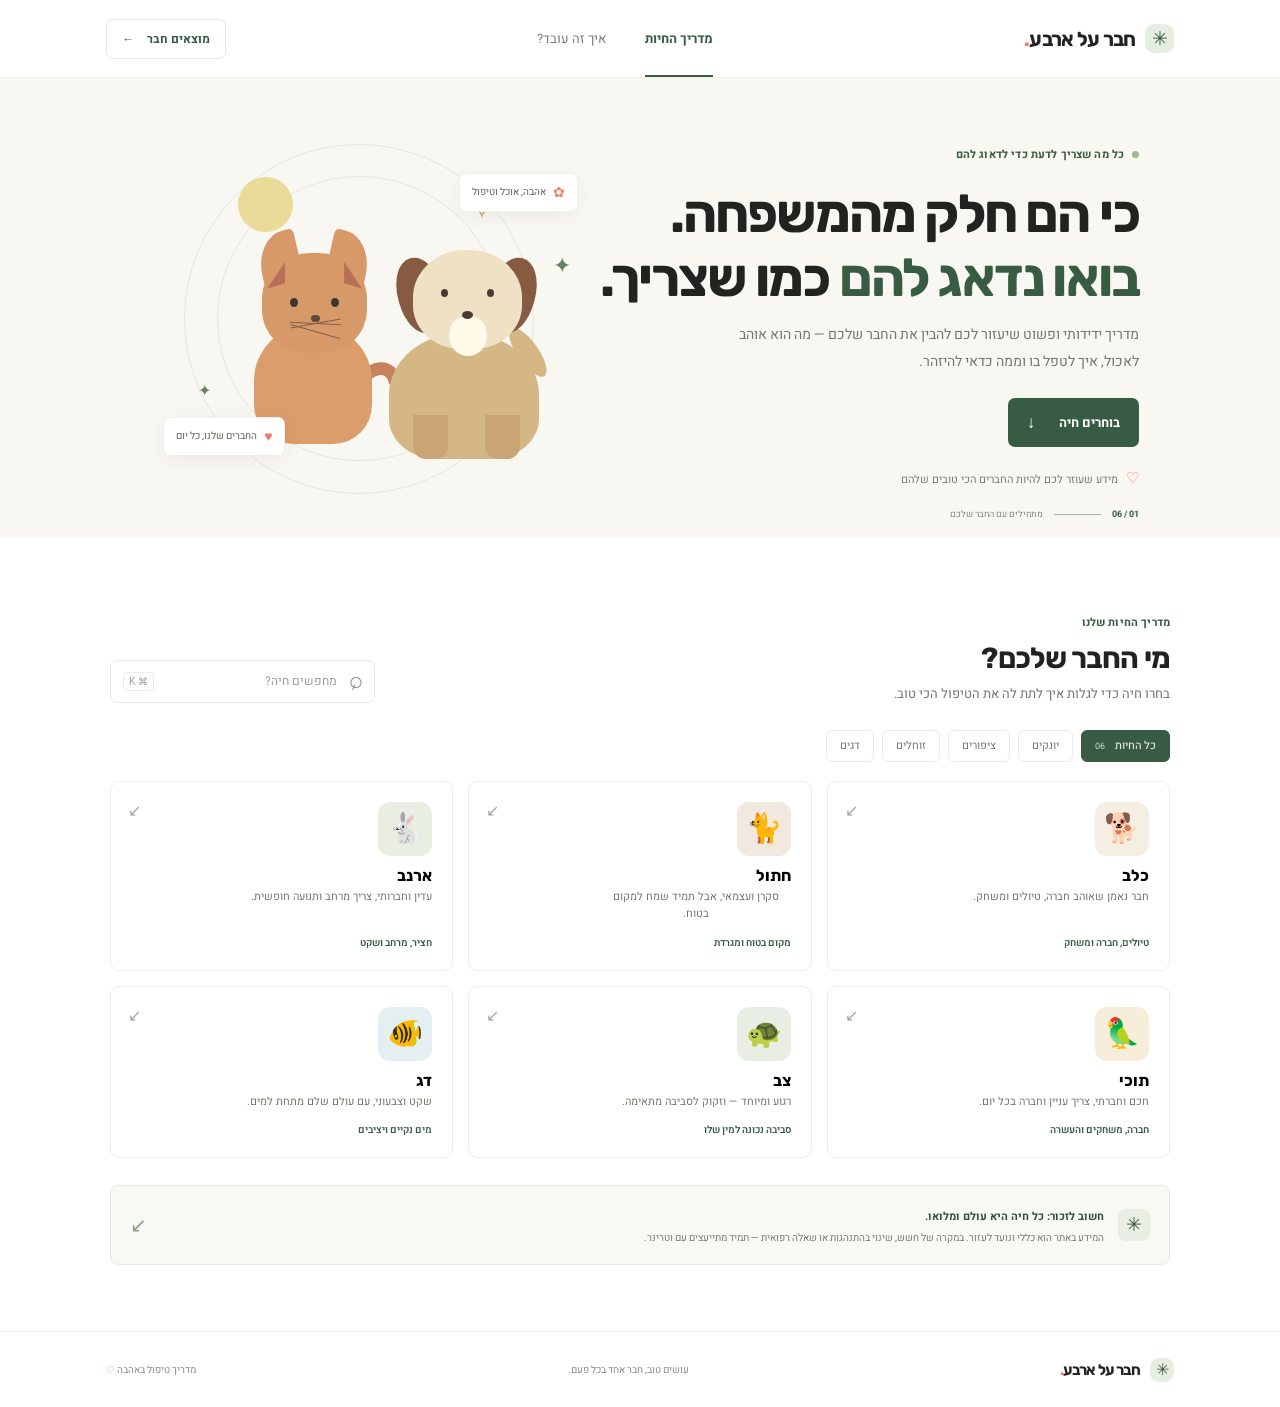
==== index.html @ ce96dc41 "Add Render static site configuration Co-authored-by: Copilot <223556219+Copilot@users.noreply.github" ====
<!doctype html>
<html lang="he" dir="rtl">
  <head>
    <meta charset="utf-8">
    <meta name="viewport" content="width=device-width, initial-scale=1">
    <meta name="theme-color" content="#f8f7f2">
    <meta name="description" content="מדריך פשוט ואמין לטיפול בחיות מחמד: מה הן אוכלות, איך דואגים להן וממה חשוב להיזהר.">
    <title>חבר על ארבע — מדריך הטיפול בחיות</title>
    <link rel="preconnect" href="https://fonts.googleapis.com">
    <link rel="preconnect" href="https://fonts.gstatic.com" crossorigin>
    <link href="https://fonts.googleapis.com/css2?family=Heebo:wght@400;500;600;700;800&family=Rubik:wght@500;600;700;800&display=swap" rel="stylesheet">
    <link rel="stylesheet" href="style.css">
    <script src="script.js" defer></script>
  </head>
  <body>
    <header class="site-header">
      <a class="brand" href="#" aria-label="חבר על ארבע — לעמוד הבית">
        <span class="brand-mark" aria-hidden="true">✳</span>
        <span>חבר על ארבע<span class="brand-dot">.</span></span>
      </a>
      <nav class="main-nav" aria-label="ניווט ראשי">
        <a class="nav-link active" href="#animals">מדריך החיות</a>
        <a class="nav-link" href="#about">איך זה עובד?</a>
      </nav>
      <a class="header-cta" href="#animals">מוצאים חבר <span aria-hidden="true">←</span></a>
    </header>

    <main>
      <section class="hero" aria-labelledby="hero-title">
        <div class="hero-copy">
          <span class="eyebrow"><span class="eyebrow-dot"></span> כל מה שצריך לדעת כדי לדאוג להם</span>
          <h1 id="hero-title">כי הם חלק מהמשפחה.<br><span>בואו נדאג להם</span> כמו שצריך.</h1>
          <p class="hero-description">מדריך ידידותי ופשוט שיעזור לכם להבין את החבר שלכם — מה הוא אוהב לאכול, איך לטפל בו וממה כדאי להיזהר.</p>
          <a class="primary-button" href="#animals">בוחרים חיה <span aria-hidden="true">↓</span></a>
          <div class="hero-note"><span aria-hidden="true">♡</span> מידע שעוזר לכם להיות החברים הכי טובים שלהם</div>
        </div>
        <div class="hero-art" aria-label="איור של כלב וחתול">
          <div class="art-orbit orbit-one"></div>
          <div class="art-orbit orbit-two"></div>
          <div class="art-sun"></div>
          <div class="art-label label-top"><span class="label-icon">✿</span> אהבה, אוכל וטיפול</div>
          <div class="animal-illustration">
            <div class="pet-cat"><span class="cat-ear cat-ear-left"></span><span class="cat-ear cat-ear-right"></span><span class="cat-face"><i class="eye eye-left"></i><i class="eye eye-right"></i><i class="nose"></i><i class="whiskers"></i></span><span class="cat-body"></span><span class="cat-tail"></span></div>
            <div class="pet-dog"><span class="dog-ear dog-ear-left"></span><span class="dog-ear dog-ear-right"></span><span class="dog-face"><i class="dog-eye dog-eye-left"></i><i class="dog-eye dog-eye-right"></i><i class="dog-snout"></i><i class="dog-nose"></i></span><span class="dog-body"></span><span class="dog-leg leg-one"></span><span class="dog-leg leg-two"></span><span class="dog-tail"></span></div>
            <span class="sparkle sparkle-one">✦</span><span class="sparkle sparkle-two">✧</span><span class="sparkle sparkle-three">✦</span>
          </div>
          <div class="art-label label-bottom"><span class="label-icon">♥</span> החברים שלנו, כל יום</div>
        </div>
        <div class="hero-bottom"><span>01 / 06</span><span class="bottom-line"></span><span>מתחילים עם החבר שלכם</span></div>
      </section>

      <section class="guide-section" id="animals" aria-labelledby="guide-title">
        <div class="section-heading">
          <div>
            <span class="eyebrow section-eyebrow">מדריך החיות שלנו</span>
            <h2 id="guide-title">מי החבר שלכם?</h2>
            <p>בחרו חיה כדי לגלות איך לתת לה את הטיפול הכי טוב.</p>
          </div>
          <label class="search-box">
            <span class="search-icon" aria-hidden="true">⌕</span>
            <span class="visually-hidden">חיפוש חיה</span>
            <input id="animal-search" type="search" placeholder="מחפשים חיה?" autocomplete="off">
            <kbd>⌘ K</kbd>
          </label>
        </div>

        <div class="filter-row" role="group" aria-label="סינון לפי סוג חיה">
          <button class="filter-button active" type="button" data-filter="all" aria-pressed="true">כל החיות <span>06</span></button>
          <button class="filter-button" type="button" data-filter="mammal" aria-pressed="false">יונקים</button>
          <button class="filter-button" type="button" data-filter="bird" aria-pressed="false">ציפורים</button>
          <button class="filter-button" type="button" data-filter="reptile" aria-pressed="false">זוחלים</button>
          <button class="filter-button" type="button" data-filter="fish" aria-pressed="false">דגים</button>
        </div>

        <div class="animal-grid" id="animal-grid" aria-live="polite"></div>
        <p class="empty-state" id="empty-state" hidden>לא מצאנו חיה כזאת. נסו לחפש שוב.</p>
        <div class="safety-note" id="about">
          <span class="safety-icon" aria-hidden="true">✳</span>
          <div><strong>חשוב לזכור: כל חיה היא עולם ומלואו.</strong><p>המידע באתר הוא כללי ונועד לעזור. במקרה של חשש, שינוי בהתנהגות או שאלה רפואית — תמיד מתייעצים עם וטרינר.</p></div>
          <span class="safety-arrow" aria-hidden="true">↙</span>
        </div>
      </section>
    </main>

    <footer class="site-footer">
      <a class="brand footer-brand" href="#"><span class="brand-mark" aria-hidden="true">✳</span><span>חבר על ארבע<span class="brand-dot">.</span></span></a>
      <span>עושים טוב, חבר אחד בכל פעם.</span>
      <span class="footer-year">מדריך טיפול באהבה <span aria-hidden="true">♡</span></span>
    </footer>

    <dialog class="animal-dialog" id="animal-dialog" aria-labelledby="dialog-title">
      <button class="dialog-close" type="button" aria-label="סגירה">×</button>
      <div id="dialog-content"></div>
    </dialog>
  </body>
</html>
---- style.css ----
:root {
  color-scheme: light;
  --ink: #20231f;
  --muted: #72766e;
  --green: #385b43;
  --green-dark: #294735;
  --cream: #f8f7f2;
  --line: #e9e8e0;
  --coral: #f17c61;
  font-family: "Heebo", sans-serif;
  font-synthesis: none;
  text-rendering: optimizeLegibility;
  -webkit-font-smoothing: antialiased;
}

* { box-sizing: border-box; }
html { scroll-behavior: smooth; scroll-padding-top: 90px; }
body { margin: 0; background: #fff; color: var(--ink); }
button, input { font: inherit; }
a { color: inherit; text-decoration: none; }
.site-header { height: 78px; padding: 0 8.3%; display: flex; align-items: center; justify-content: space-between; border-bottom: 1px solid #f0efe9; background: rgba(255,255,255,.94); }
.brand { display: inline-flex; align-items: center; gap: 9px; font-family: "Rubik", sans-serif; font-size: 20px; font-weight: 700; letter-spacing: -.7px; white-space: nowrap; }
.brand-mark { width: 29px; height: 29px; display: grid; place-items: center; border-radius: 9px; background: #e6eee4; color: var(--green); font-size: 19px; }
.brand-dot { color: var(--coral); }
.main-nav { display: flex; align-items: center; gap: 39px; height: 100%; color: #777b73; font-size: 13px; }
.nav-link { height: 100%; display: flex; align-items: center; position: relative; }
.nav-link.active { color: var(--green); font-weight: 700; }
.nav-link.active::after { position: absolute; bottom: 0; right: 0; left: 0; height: 2px; background: var(--green); content: ""; }
.header-cta { padding: 10px 15px; border: 1px solid #e5e8e1; border-radius: 7px; color: var(--green); font-size: 12px; font-weight: 700; }
.header-cta span { margin-right: 10px; }
.hero { min-height: 456px; position: relative; overflow: hidden; padding: 63px 11% 49px; display: grid; grid-template-columns: 1fr .85fr; align-items: center; background: var(--cream); }
.hero-copy { position: relative; z-index: 1; }
.eyebrow { display: inline-flex; align-items: center; gap: 8px; color: var(--green); font-size: 11px; font-weight: 700; letter-spacing: .15px; }
.eyebrow-dot { height: 7px; width: 7px; border-radius: 50%; background: #9cba91; }
h1, h2, p { margin-top: 0; }
h1 { margin: 17px 0 13px; font: 700 clamp(34px, 4.4vw, 53px)/1.2 "Rubik", sans-serif; letter-spacing: -1.8px; }
h1 > span { color: var(--green); }
.hero-description { max-width: 438px; margin: 0; color: #72766e; font-size: 14px; line-height: 1.9; }
.primary-button { display: inline-flex; align-items: center; gap: 24px; margin-top: 23px; padding: 12px 19px; border-radius: 7px; background: var(--green); color: white; font-size: 13px; font-weight: 700; transition: background .2s, transform .2s; }
.primary-button:hover { background: var(--green-dark); transform: translateY(-2px); }
.primary-button span { font-size: 17px; }
.hero-note { margin-top: 20px; color: #777b73; font-size: 11px; }
.hero-note span { margin-left: 5px; color: var(--coral); font-size: 15px; }
.hero-art { height: 335px; max-width: 430px; width: 100%; justify-self: center; position: relative; }
.art-orbit { position: absolute; border: 1px solid rgba(94,117,84,.12); border-radius: 50%; }
.orbit-one { width: 285px; height: 285px; top: 28px; left: 62px; }
.orbit-two { width: 350px; height: 350px; top: -4px; left: 29px; }
.art-sun { position: absolute; top: 29px; left: 83px; height: 55px; width: 55px; border-radius: 50%; background: #e8d789; opacity: .85; }
.animal-illustration { position: absolute; inset: 0; }
.pet-cat { position: absolute; z-index: 2; width: 136px; height: 220px; left: 90px; bottom: 39px; }
.cat-face { position: absolute; z-index: 2; left: 17px; top: 29px; width: 105px; height: 100px; border-radius: 46% 46% 43% 43%; background: #d89969; }
.cat-ear { position: absolute; top: 8px; width: 40px; height: 53px; background: #d89969; }
.cat-ear-left { left: 14px; border-radius: 75% 10% 25% 10%; transform: rotate(-13deg); }
.cat-ear-right { right: 12px; border-radius: 10% 75% 10% 25%; transform: rotate(13deg); }
.cat-face::before, .cat-face::after { content: ""; position: absolute; top: 9px; width: 18px; height: 27px; background: #b86f59; }
.cat-face::before { right: 5px; clip-path: polygon(0 0,100% 100%,0 80%); }
.cat-face::after { left: 5px; clip-path: polygon(100% 0,100% 80%,0 100%); }
.cat-body { position: absolute; left: 9px; bottom: 0; width: 118px; height: 119px; border-radius: 47% 47% 33% 33%; background: #dc9d6c; }
.cat-tail { position: absolute; z-index: -1; bottom: 6px; left: 101px; width: 53px; height: 78px; border: 13px solid #c7815d; border-right-color: transparent; border-bottom-color: transparent; border-radius: 50% 50% 0 0; transform: rotate(27deg); }
.eye, .dog-eye { position: absolute; top: 45px; width: 8px; height: 9px; border-radius: 50%; background: #3e372d; }
.eye-left { left: 28px; }.eye-right { right: 28px; }
.nose { position: absolute; top: 62px; left: 49px; width: 9px; height: 7px; border-radius: 50% 50% 55% 55%; background: #60483e; }
.whiskers { position: absolute; top: 70px; left: 28px; width: 51px; height: 1px; background: #80624c; transform: rotate(3deg); }
.whiskers::before, .whiskers::after { position: absolute; left: 0; width: 51px; height: 1px; background: inherit; content: ""; transform: rotate(-13deg); }
.whiskers::after { transform: translateY(8px) rotate(13deg); }
.pet-dog { position: absolute; z-index: 3; width: 171px; height: 247px; right: 35px; bottom: 24px; }
.dog-face { position: absolute; z-index: 2; top: 38px; left: 34px; width: 109px; height: 99px; border-radius: 48% 48% 44% 44%; background: #eee1c4; }
.dog-ear { position: absolute; top: 45px; z-index: 1; width: 45px; height: 77px; border-radius: 48%; background: #875a42; }
.dog-ear-left { left: 19px; transform: rotate(-15deg); }.dog-ear-right { right: 15px; transform: rotate(15deg); }
.dog-face::after { content: ""; position: absolute; left: 36px; bottom: -7px; height: 40px; width: 38px; border-radius: 50%; background: #fff9ea; }
.dog-eye { z-index: 2; top: 39px; width: 7px; height: 8px; background: #493b31; }
.dog-eye-left { left: 28px; }.dog-eye-right { right: 28px; }
.dog-snout { position: absolute; z-index: 2; left: 38px; bottom: 9px; width: 34px; height: 24px; border-radius: 50%; background: #fff9ea; }
.dog-nose { position: absolute; z-index: 3; left: 49px; top: 61px; width: 11px; height: 8px; border-radius: 50%; background: #493b31; }
.dog-body { position: absolute; left: 10px; bottom: 0; width: 150px; height: 126px; border-radius: 49% 49% 32% 32%; background: #d5b786; }
.dog-leg { position: absolute; bottom: 0; z-index: 2; height: 44px; width: 35px; border-radius: 0 0 13px 13px; background: #c9a574; }
.leg-one { left: 34px; }.leg-two { right: 30px; }
.dog-tail { position: absolute; right: -5px; bottom: 83px; width: 21px; height: 58px; border-radius: 50%; background: #d5b786; transform: rotate(-35deg); transform-origin: bottom center; }
.sparkle { position: absolute; color: #66815e; }.sparkle-one { top: 102px; right: 14px; font-size: 22px; }.sparkle-two { top: 44px; right: 92px; color: #d79b59; font-size: 26px; }.sparkle-three { bottom: 80px; left: 43px; font-size: 16px; }
.art-label { position: absolute; z-index: 4; display: flex; align-items: center; gap: 7px; padding: 8px 12px; border: 1px solid rgba(45,63,45,.08); border-radius: 7px; background: white; box-shadow: 0 5px 20px rgba(45,57,43,.06); color: #5c6259; font-size: 10px; }
.label-top { top: 25px; right: 7px; }.label-bottom { bottom: 27px; left: 8px; }.label-icon { color: var(--coral); font-size: 14px; }
.hero-bottom { position: absolute; bottom: 17px; right: 11%; display: flex; align-items: center; gap: 11px; color: #81847d; font-size: 9px; }
.hero-bottom > span:first-child { color: var(--green); font-weight: 700; }
.bottom-line { width: 47px; height: 1px; background: #aab4a3; }
.guide-section { max-width: 1110px; margin: 0 auto; padding: 71px 25px 66px; }
.section-heading { display: flex; justify-content: space-between; align-items: end; }
.section-eyebrow { margin-bottom: 8px; text-transform: uppercase; }
h2 { margin-bottom: 5px; font: 700 29px/1.35 "Rubik", sans-serif; letter-spacing: -.8px; }
.section-heading p { margin: 0; color: var(--muted); font-size: 13px; }
.search-box { min-width: 265px; height: 43px; display: flex; align-items: center; gap: 9px; padding: 0 12px; border: 1px solid var(--line); border-radius: 7px; }
.search-icon { color: #858a80; font-size: 24px; line-height: 1; transform: rotate(-20deg); }
.search-box input { min-width: 0; flex: 1; border: 0; outline: 0; background: transparent; color: var(--ink); font-size: 12px; }
.search-box input::placeholder { color: #999c94; }
kbd { padding: 3px 5px; border: 1px solid #ecebe5; border-radius: 4px; color: #999c94; font: 10px sans-serif; }
.filter-row { display: flex; gap: 8px; margin: 27px 0 19px; }
.filter-button { min-height: 32px; padding: 5px 13px; border: 1px solid #ecebe6; border-radius: 6px; background: #fff; color: #73766f; cursor: pointer; font-size: 11px; transition: all .15s; }
.filter-button:hover { border-color: #a9b7a3; color: var(--green); }
.filter-button.active { border-color: var(--green); background: var(--green); color: #fff; }
.filter-button > span { margin-right: 7px; opacity: .75; font-size: 9px; }
.animal-grid { display: grid; grid-template-columns: repeat(3, 1fr); gap: 15px; }
.animal-card { min-height: 165px; position: relative; display: flex; align-items: center; padding: 20px; overflow: hidden; border: 1px solid #eeede7; border-radius: 9px; background: white; transition: transform .2s, box-shadow .2s, border-color .2s; }
.animal-card:hover { transform: translateY(-3px); border-color: #d9e2d5; box-shadow: 0 10px 28px rgba(34,53,35,.07); }
.animal-card-content { align-self: stretch; display: flex; flex: 1; flex-direction: column; align-items: flex-start; }
.animal-emoji { width: 54px; height: 54px; display: grid; place-items: center; margin-bottom: 10px; border-radius: 12px; background: var(--card-color); font-size: 29px; }
.animal-name { margin: 0 0 3px; font: 700 16px "Rubik", sans-serif; }
.animal-description { max-width: 190px; margin: 0; color: var(--muted); font-size: 11px; line-height: 1.6; }
.card-meta { margin-top: auto; padding-top: 13px; color: var(--green); font-size: 10px; font-weight: 600; }
.card-arrow { position: absolute; top: 17px; left: 17px; color: #a2a69e; font-size: 16px; transition: transform .2s, color .2s; }
.animal-card:hover .card-arrow { transform: translate(-2px, 2px); color: var(--green); }
.empty-state { padding: 30px; text-align: center; color: var(--muted); }
.safety-note { display: flex; align-items: center; gap: 14px; margin-top: 27px; padding: 17px 19px; border: 1px solid #e6ebdf; border-radius: 8px; background: #f7f9f4; }
.safety-icon { flex: 0 0 auto; width: 32px; height: 32px; display: grid; place-items: center; border-radius: 8px; background: #e8eee3; color: var(--green); font-size: 19px; }
.safety-note strong { color: #3b4f3b; font-size: 11px; }
.safety-note p { margin: 3px 0 0; color: #747a70; font-size: 10px; line-height: 1.7; }
.safety-arrow { margin-right: auto; color: #8b9d85; font-size: 20px; }
.site-footer { min-height: 76px; padding: 16px 8.3%; display: flex; align-items: center; justify-content: space-between; border-top: 1px solid #f0efe9; color: #898d84; font-size: 10px; }
.footer-brand { color: var(--ink); font-size: 15px; }.footer-brand .brand-mark { width: 24px; height: 24px; font-size: 16px; }
.footer-year span { color: var(--coral); }
.animal-dialog { width: min(510px, calc(100% - 30px)); max-height: min(760px, calc(100% - 30px)); padding: 30px; border: 1px solid #ecebe5; border-radius: 14px; color: var(--ink); box-shadow: 0 22px 70px rgba(24,36,24,.2); }
.animal-dialog::backdrop { background: rgba(27,37,28,.45); backdrop-filter: blur(3px); }
.dialog-close { position: absolute; top: 13px; left: 15px; width: 32px; height: 32px; border: 1px solid var(--line); border-radius: 50%; background: #fff; color: #6d7269; cursor: pointer; font-size: 20px; line-height: 1; }
.dialog-header { display: flex; align-items: center; gap: 14px; margin-bottom: 20px; padding-bottom: 18px; border-bottom: 1px solid var(--line); }
.dialog-emoji { width: 62px; height: 62px; display: grid; place-items: center; border-radius: 15px; background: var(--card-color); font-size: 34px; }
.dialog-header h2 { margin: 0 0 3px; font-size: 24px; }.dialog-header p { margin: 0; color: var(--muted); font-size: 12px; }
.detail-block { margin-top: 15px; }.detail-block h3 { margin: 0 0 5px; color: var(--green); font-size: 13px; }.detail-block p { margin: 0; color: #62675f; font-size: 12px; line-height: 1.8; }
.dialog-disclaimer { margin-top: 20px; padding: 11px; border-radius: 7px; background: #f7f8f4; color: #6c7269; font-size: 10px; line-height: 1.7; }
.visually-hidden { position: absolute; width: 1px; height: 1px; overflow: hidden; clip: rect(0,0,0,0); white-space: nowrap; clip-path: inset(50%); }
:focus-visible { outline: 3px solid #e7a176; outline-offset: 3px; }

@media (max-width: 760px) {
  .site-header { height: 66px; padding: 0 5%; }.brand { font-size: 17px; }.main-nav { gap: 17px; font-size: 11px; }.header-cta { padding: 8px 10px; font-size: 10px; }
  .hero { padding: 49px 7% 52px; grid-template-columns: 1fr .75fr; min-height: 410px; }.hero-art { transform: scale(.82); transform-origin: center; margin: -30px -30px; width: 350px; }.hero-description { font-size: 12px; }.hero-bottom { right: 7%; }
  .guide-section { padding: 54px 5% 50px; }.animal-grid { grid-template-columns: repeat(2, 1fr); }.section-heading { align-items: start; gap: 20px; }.search-box { min-width: 210px; }
}
@media (max-width: 520px) {
  .site-header { padding: 0 16px; }.main-nav { display: none; }.hero { display: flex; min-height: auto; flex-direction: column; align-items: stretch; padding: 42px 22px 53px; }.hero-copy { order: 0; }.hero-art { order: 1; height: 268px; width: 100%; max-width: 350px; margin: 8px auto -15px; transform: scale(.78); }.hero-bottom { right: 22px; }.hero-description { max-width: 370px; }h1 { font-size: 37px; }
  .section-heading { flex-direction: column; align-items: stretch; gap: 16px; }.search-box { width: 100%; }.filter-row { overflow-x: auto; padding-bottom: 3px; }.filter-button { flex: 0 0 auto; }.animal-grid { grid-template-columns: 1fr; gap: 10px; }.animal-card { min-height: 140px; }.animal-emoji { width: 48px; height: 48px; }.safety-note { align-items: flex-start; padding: 14px; }.safety-arrow { display: none; }.site-footer { padding: 16px; flex-wrap: wrap; gap: 10px; }.site-footer > span:nth-child(2) { display: none; }
}
@media (prefers-reduced-motion: reduce) {
  *, *::before, *::after { scroll-behavior: auto !important; transition-duration: .01ms !important; animation-duration: .01ms !important; }
}
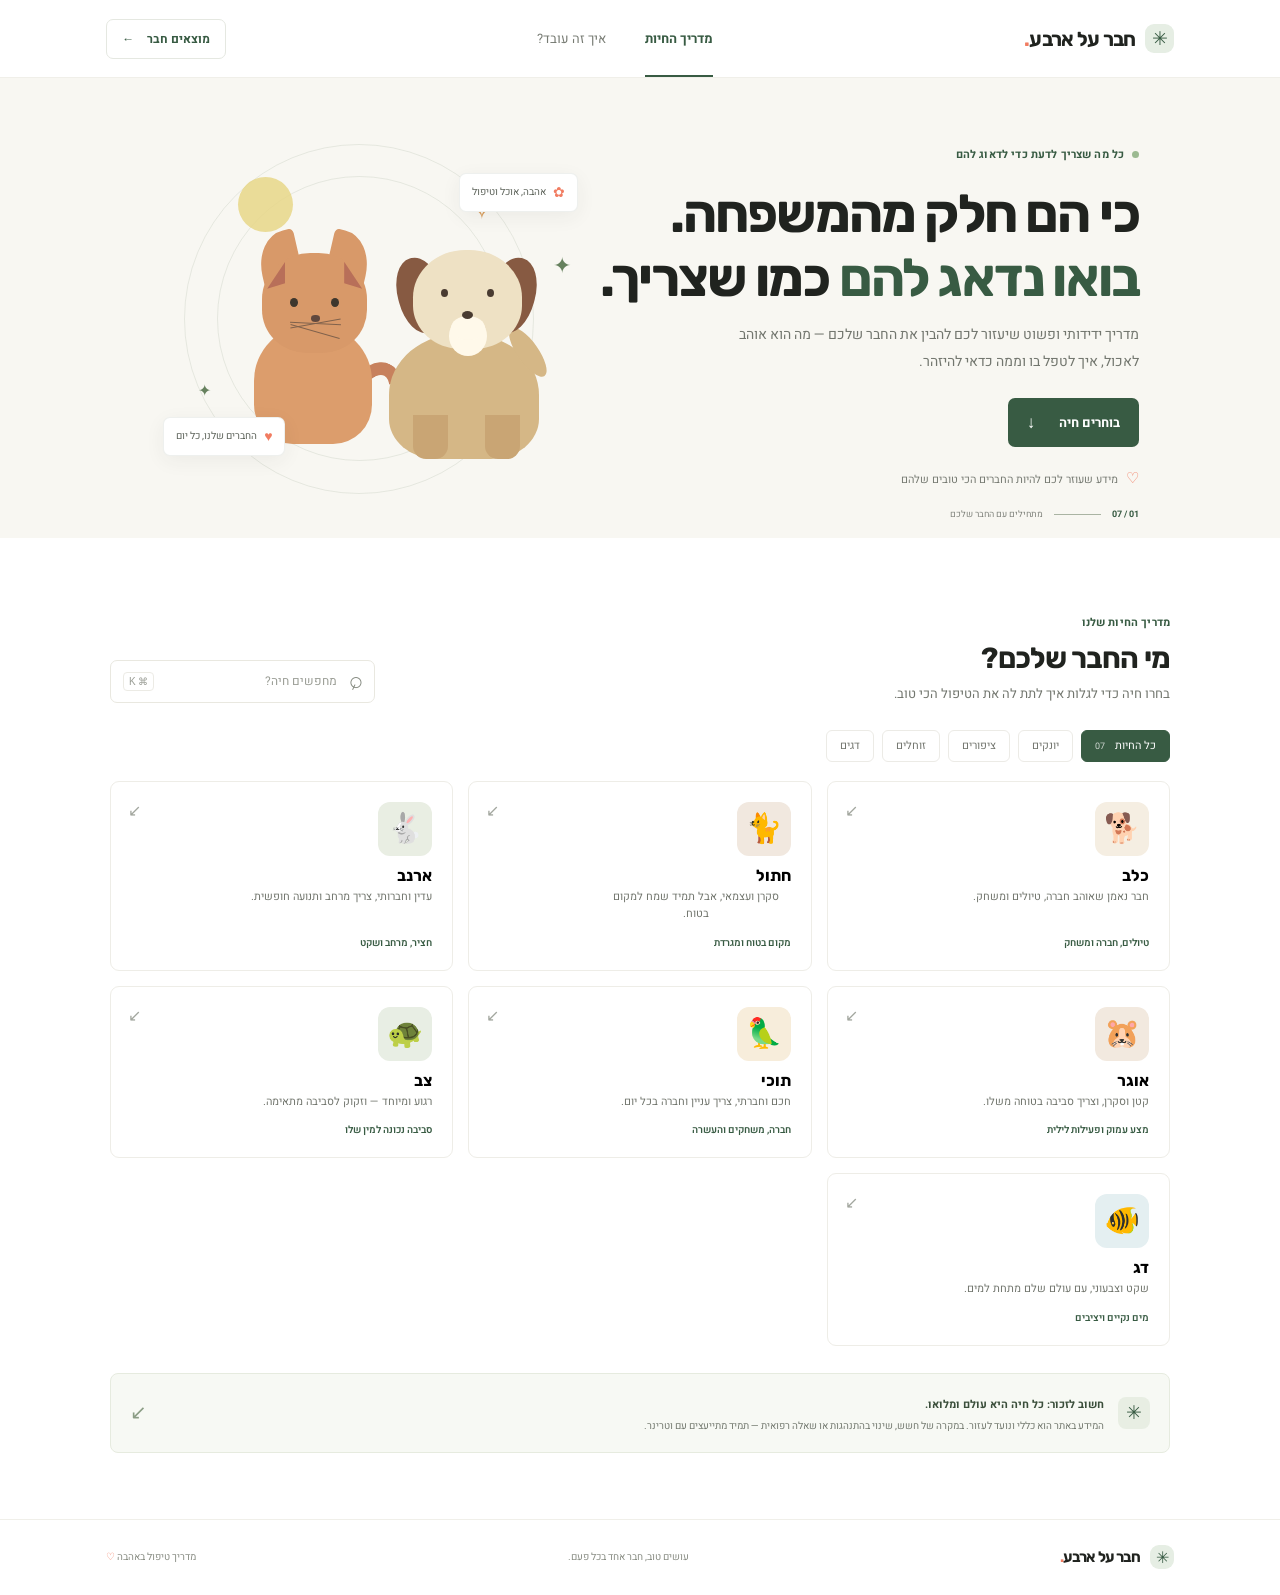
==== commit 02d71af2: "Add hamster care guide Co-authored-by: Copilot <223556219+Copilot@users.noreply.github.com>" ====
--- a/index.html
+++ b/index.html
@@ -46,7 +46,7 @@
           </div>
           <div class="art-label label-bottom"><span class="label-icon">♥</span> החברים שלנו, כל יום</div>
         </div>
-        <div class="hero-bottom"><span>01 / 06</span><span class="bottom-line"></span><span>מתחילים עם החבר שלכם</span></div>
+        <div class="hero-bottom"><span>01 / 07</span><span class="bottom-line"></span><span>מתחילים עם החבר שלכם</span></div>
       </section>
 
       <section class="guide-section" id="animals" aria-labelledby="guide-title">
@@ -65,7 +65,7 @@
         </div>
 
         <div class="filter-row" role="group" aria-label="סינון לפי סוג חיה">
-          <button class="filter-button active" type="button" data-filter="all" aria-pressed="true">כל החיות <span>06</span></button>
+          <button class="filter-button active" type="button" data-filter="all" aria-pressed="true">כל החיות <span>07</span></button>
           <button class="filter-button" type="button" data-filter="mammal" aria-pressed="false">יונקים</button>
           <button class="filter-button" type="button" data-filter="bird" aria-pressed="false">ציפורים</button>
           <button class="filter-button" type="button" data-filter="reptile" aria-pressed="false">זוחלים</button>
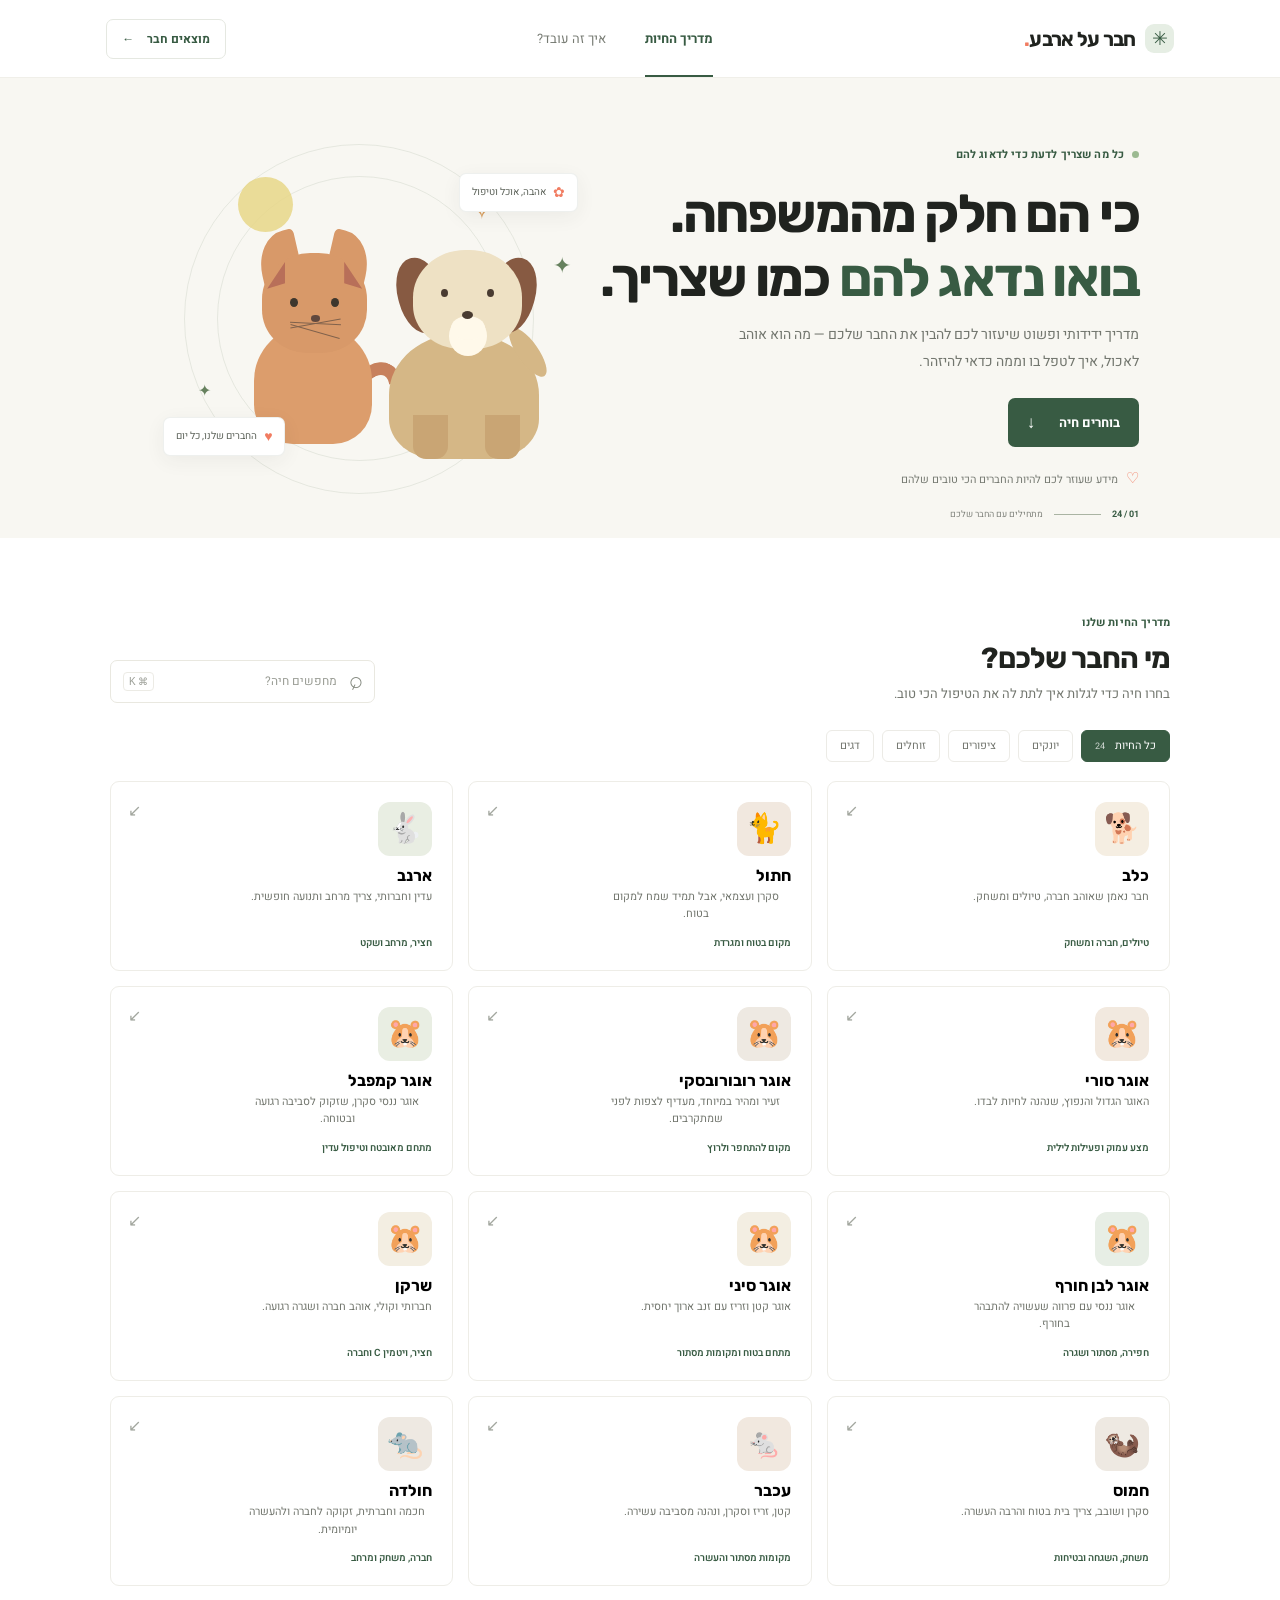
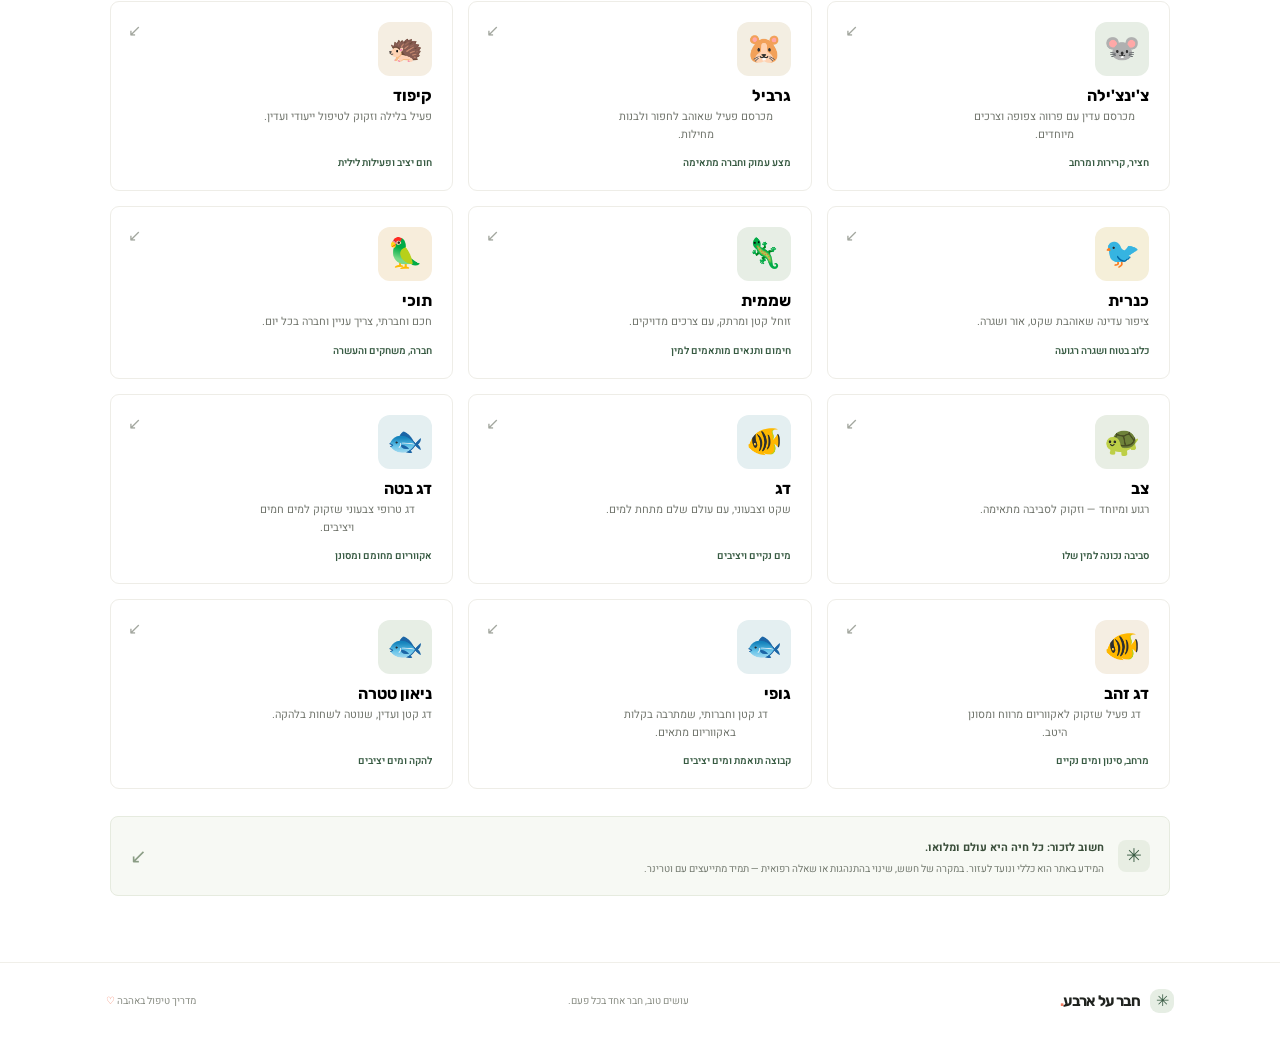
==== commit 3eace49f: "Add more pet care guides Co-authored-by: Copilot <223556219+Copilot@users.noreply.github.com>" ====
--- a/index.html
+++ b/index.html
@@ -46,7 +46,7 @@
           </div>
           <div class="art-label label-bottom"><span class="label-icon">♥</span> החברים שלנו, כל יום</div>
         </div>
-        <div class="hero-bottom"><span>01 / 07</span><span class="bottom-line"></span><span>מתחילים עם החבר שלכם</span></div>
+        <div class="hero-bottom"><span>01 / 24</span><span class="bottom-line"></span><span>מתחילים עם החבר שלכם</span></div>
       </section>
 
       <section class="guide-section" id="animals" aria-labelledby="guide-title">
@@ -65,7 +65,7 @@
         </div>
 
         <div class="filter-row" role="group" aria-label="סינון לפי סוג חיה">
-          <button class="filter-button active" type="button" data-filter="all" aria-pressed="true">כל החיות <span>07</span></button>
+          <button class="filter-button active" type="button" data-filter="all" aria-pressed="true">כל החיות <span>24</span></button>
           <button class="filter-button" type="button" data-filter="mammal" aria-pressed="false">יונקים</button>
           <button class="filter-button" type="button" data-filter="bird" aria-pressed="false">ציפורים</button>
           <button class="filter-button" type="button" data-filter="reptile" aria-pressed="false">זוחלים</button>
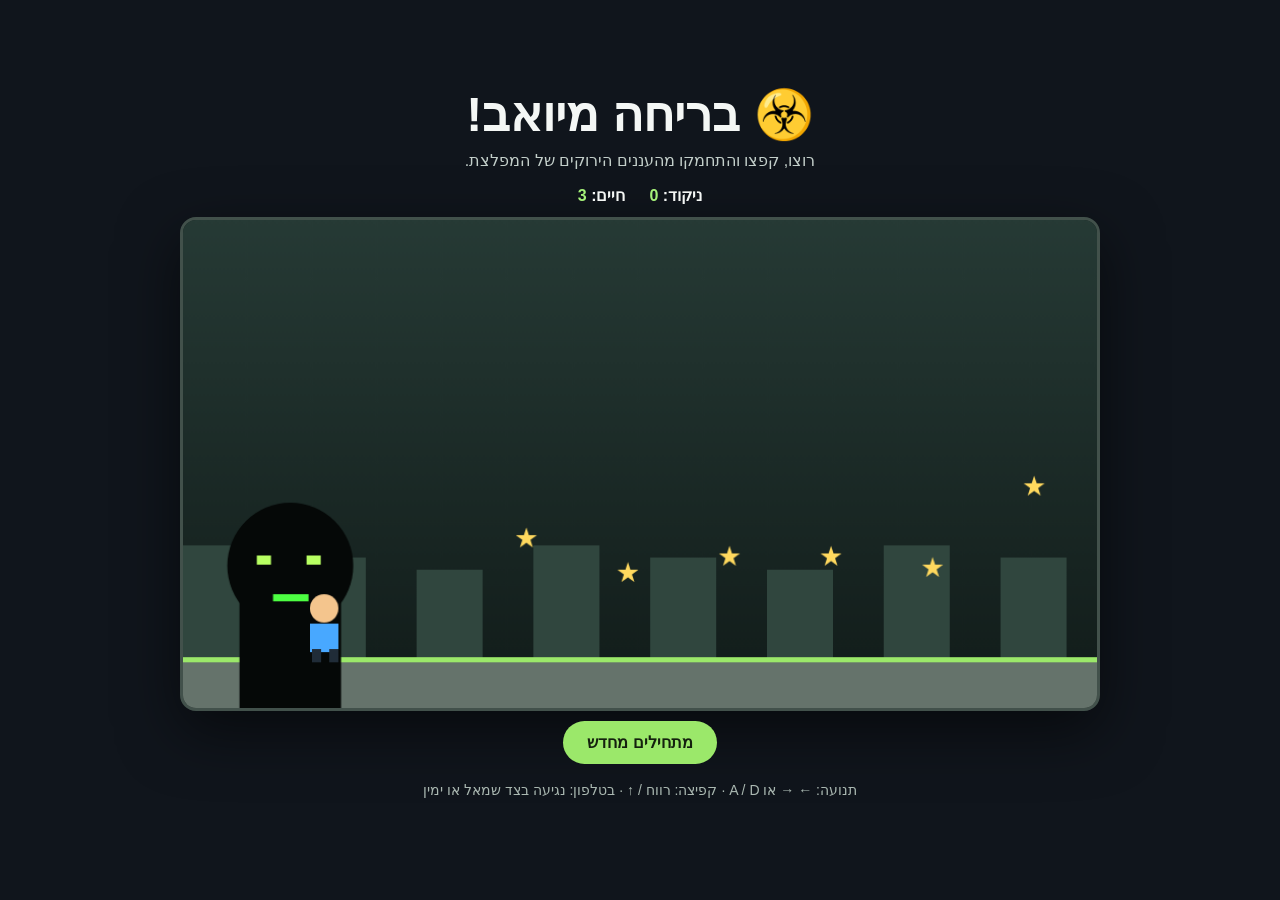
==== commit e7515562: "Replace homepage with Toxic Escape game" ====
--- a/index.html
+++ b/index.html
@@ -1,96 +1,24 @@
 <!doctype html>
 <html lang="he" dir="rtl">
-  <head>
-    <meta charset="utf-8">
-    <meta name="viewport" content="width=device-width, initial-scale=1">
-    <meta name="theme-color" content="#f8f7f2">
-    <meta name="description" content="מדריך פשוט ואמין לטיפול בחיות מחמד: מה הן אוכלות, איך דואגים להן וממה חשוב להיזהר.">
-    <title>חבר על ארבע — מדריך הטיפול בחיות</title>
-    <link rel="preconnect" href="https://fonts.googleapis.com">
-    <link rel="preconnect" href="https://fonts.gstatic.com" crossorigin>
-    <link href="https://fonts.googleapis.com/css2?family=Heebo:wght@400;500;600;700;800&family=Rubik:wght@500;600;700;800&display=swap" rel="stylesheet">
-    <link rel="stylesheet" href="style.css">
-    <script src="script.js" defer></script>
-  </head>
-  <body>
-    <header class="site-header">
-      <a class="brand" href="#" aria-label="חבר על ארבע — לעמוד הבית">
-        <span class="brand-mark" aria-hidden="true">✳</span>
-        <span>חבר על ארבע<span class="brand-dot">.</span></span>
-      </a>
-      <nav class="main-nav" aria-label="ניווט ראשי">
-        <a class="nav-link active" href="#animals">מדריך החיות</a>
-        <a class="nav-link" href="#about">איך זה עובד?</a>
-      </nav>
-      <a class="header-cta" href="#animals">מוצאים חבר <span aria-hidden="true">←</span></a>
-    </header>
-
-    <main>
-      <section class="hero" aria-labelledby="hero-title">
-        <div class="hero-copy">
-          <span class="eyebrow"><span class="eyebrow-dot"></span> כל מה שצריך לדעת כדי לדאוג להם</span>
-          <h1 id="hero-title">כי הם חלק מהמשפחה.<br><span>בואו נדאג להם</span> כמו שצריך.</h1>
-          <p class="hero-description">מדריך ידידותי ופשוט שיעזור לכם להבין את החבר שלכם — מה הוא אוהב לאכול, איך לטפל בו וממה כדאי להיזהר.</p>
-          <a class="primary-button" href="#animals">בוחרים חיה <span aria-hidden="true">↓</span></a>
-          <div class="hero-note"><span aria-hidden="true">♡</span> מידע שעוזר לכם להיות החברים הכי טובים שלהם</div>
-        </div>
-        <div class="hero-art" aria-label="איור של כלב וחתול">
-          <div class="art-orbit orbit-one"></div>
-          <div class="art-orbit orbit-two"></div>
-          <div class="art-sun"></div>
-          <div class="art-label label-top"><span class="label-icon">✿</span> אהבה, אוכל וטיפול</div>
-          <div class="animal-illustration">
-            <div class="pet-cat"><span class="cat-ear cat-ear-left"></span><span class="cat-ear cat-ear-right"></span><span class="cat-face"><i class="eye eye-left"></i><i class="eye eye-right"></i><i class="nose"></i><i class="whiskers"></i></span><span class="cat-body"></span><span class="cat-tail"></span></div>
-            <div class="pet-dog"><span class="dog-ear dog-ear-left"></span><span class="dog-ear dog-ear-right"></span><span class="dog-face"><i class="dog-eye dog-eye-left"></i><i class="dog-eye dog-eye-right"></i><i class="dog-snout"></i><i class="dog-nose"></i></span><span class="dog-body"></span><span class="dog-leg leg-one"></span><span class="dog-leg leg-two"></span><span class="dog-tail"></span></div>
-            <span class="sparkle sparkle-one">✦</span><span class="sparkle sparkle-two">✧</span><span class="sparkle sparkle-three">✦</span>
-          </div>
-          <div class="art-label label-bottom"><span class="label-icon">♥</span> החברים שלנו, כל יום</div>
-        </div>
-        <div class="hero-bottom"><span>01 / 24</span><span class="bottom-line"></span><span>מתחילים עם החבר שלכם</span></div>
-      </section>
-
-      <section class="guide-section" id="animals" aria-labelledby="guide-title">
-        <div class="section-heading">
-          <div>
-            <span class="eyebrow section-eyebrow">מדריך החיות שלנו</span>
-            <h2 id="guide-title">מי החבר שלכם?</h2>
-            <p>בחרו חיה כדי לגלות איך לתת לה את הטיפול הכי טוב.</p>
-          </div>
-          <label class="search-box">
-            <span class="search-icon" aria-hidden="true">⌕</span>
-            <span class="visually-hidden">חיפוש חיה</span>
-            <input id="animal-search" type="search" placeholder="מחפשים חיה?" autocomplete="off">
-            <kbd>⌘ K</kbd>
-          </label>
-        </div>
-
-        <div class="filter-row" role="group" aria-label="סינון לפי סוג חיה">
-          <button class="filter-button active" type="button" data-filter="all" aria-pressed="true">כל החיות <span>24</span></button>
-          <button class="filter-button" type="button" data-filter="mammal" aria-pressed="false">יונקים</button>
-          <button class="filter-button" type="button" data-filter="bird" aria-pressed="false">ציפורים</button>
-          <button class="filter-button" type="button" data-filter="reptile" aria-pressed="false">זוחלים</button>
-          <button class="filter-button" type="button" data-filter="fish" aria-pressed="false">דגים</button>
-        </div>
-
-        <div class="animal-grid" id="animal-grid" aria-live="polite"></div>
-        <p class="empty-state" id="empty-state" hidden>לא מצאנו חיה כזאת. נסו לחפש שוב.</p>
-        <div class="safety-note" id="about">
-          <span class="safety-icon" aria-hidden="true">✳</span>
-          <div><strong>חשוב לזכור: כל חיה היא עולם ומלואו.</strong><p>המידע באתר הוא כללי ונועד לעזור. במקרה של חשש, שינוי בהתנהגות או שאלה רפואית — תמיד מתייעצים עם וטרינר.</p></div>
-          <span class="safety-arrow" aria-hidden="true">↙</span>
-        </div>
-      </section>
-    </main>
-
-    <footer class="site-footer">
-      <a class="brand footer-brand" href="#"><span class="brand-mark" aria-hidden="true">✳</span><span>חבר על ארבע<span class="brand-dot">.</span></span></a>
-      <span>עושים טוב, חבר אחד בכל פעם.</span>
-      <span class="footer-year">מדריך טיפול באהבה <span aria-hidden="true">♡</span></span>
-    </footer>
-
-    <dialog class="animal-dialog" id="animal-dialog" aria-labelledby="dialog-title">
-      <button class="dialog-close" type="button" aria-label="סגירה">×</button>
-      <div id="dialog-content"></div>
-    </dialog>
-  </body>
-</html>
+<head>
+<meta charset="utf-8"><meta name="viewport" content="width=device-width,initial-scale=1"><meta name="theme-color" content="#10151c">
+<title>בריחה מיואב — המשחק</title>
+<style>
+*{box-sizing:border-box}body{margin:0;background:#10151c;color:#f4f7f5;font-family:Arial,sans-serif;display:grid;place-items:center;min-height:100vh;padding:18px}.wrap{width:min(920px,100%);text-align:center}h1{margin:0 0 8px;font-size:clamp(28px,5vw,48px)}p{color:#c3cfca;margin:8px 0 16px}canvas{display:block;width:100%;height:auto;border:3px solid #42514b;border-radius:16px;background:#18231f;box-shadow:0 20px 60px #0008;touch-action:none}.hint{font-size:14px;color:#aab8b1}.hud{display:flex;justify-content:center;gap:24px;margin:12px;font-weight:bold}.hud span{color:#a6f27a}button{border:0;border-radius:999px;background:#9be86a;color:#14200e;font-weight:bold;padding:12px 24px;font-size:16px;cursor:pointer;margin:10px}
+</style>
+</head>
+<body><main class="wrap"><h1>☣️ בריחה מיואב!</h1><p>רוצו, קפצו והתחמקו מהעננים הירוקים של המפלצת.</p><div class="hud"><div>ניקוד: <span id="score">0</span></div><div>חיים: <span id="lives">3</span></div></div><canvas id="game" width="900" height="480" aria-label="משחק בריחה ממפלצת"></canvas><button id="restart">מתחילים מחדש</button><p class="hint">תנועה: ← → או A / D · קפיצה: רווח / ↑ · בטלפון: נגיעה בצד שמאל או ימין</p></main>
+<script>
+(()=>{const c=document.getElementById('game'),x=c.getContext('2d'),scoreEl=document.getElementById('score'),livesEl=document.getElementById('lives');let keys={},player,monster,shots,stars,score,lives,frame,over;
+function reset(){player={x:120,y:370,w:38,h:58,vy:0,on:true};monster={x:30,y:285};shots=[];stars=[];score=0;lives=3;frame=0;over=false;scoreEl.textContent=0;livesEl.textContent=3;for(let i=0;i<7;i++)stars.push({x:350+i*100,y:220+Math.random()*140,taken:false});}
+addEventListener('keydown',e=>{keys[e.key.toLowerCase()]=true;if([' ','arrowup','arrowleft','arrowright'].includes(e.key.toLowerCase()))e.preventDefault();if(over&&e.key==='Enter')reset()});addEventListener('keyup',e=>keys[e.key.toLowerCase()]=false);
+let touchSide=0;c.addEventListener('pointerdown',e=>{const r=c.getBoundingClientRect();touchSide=(e.clientX-r.left)/r.width<.5?-1:1;if(player.on&&e.clientY<r.top+r.height*.65)player.vy=-13});c.addEventListener('pointerup',()=>touchSide=0);document.getElementById('restart').onclick=reset;
+function draw(){x.clearRect(0,0,900,480);let g=x.createLinearGradient(0,0,0,480);g.addColorStop(0,'#263a35');g.addColorStop(1,'#111b19');x.fillStyle=g;x.fillRect(0,0,900,480);for(let i=0;i<9;i++){x.fillStyle='#30463e';x.fillRect(i*115,320+(i%3)*12,65,160)}x.fillStyle='#65736b';x.fillRect(0,430,900,50);x.fillStyle='#9be86a';x.fillRect(0,430,900,5);
+// monster
+x.fillStyle='#050807';x.beginPath();x.arc(monster.x+75,monster.y+55,62,0,Math.PI*2);x.fill();x.fillRect(monster.x+25,monster.y+90,100,150);x.fillStyle='#b8ff62';x.fillRect(monster.x+42,monster.y+45,14,9);x.fillRect(monster.x+91,monster.y+45,14,9);x.fillStyle='#4dff42';x.fillRect(monster.x+58,monster.y+83,35,7);x.fillStyle='#273b25';x.fillRect(monster.x+42,monster.y+235,24,70);x.fillRect(monster.x+90,monster.y+235,24,70);
+// player
+x.fillStyle='#f4c58d';x.beginPath();x.arc(player.x+19,player.y+12,14,0,Math.PI*2);x.fill();x.fillStyle='#48a8ff';x.fillRect(player.x+5,player.y+27,28,28);x.fillStyle='#202c38';x.fillRect(player.x+7,player.y+52,9,13);x.fillRect(player.x+24,player.y+52,9,13);
+shots.forEach(s=>{x.fillStyle='#65f542';x.beginPath();x.arc(s.x,s.y,s.r,0,Math.PI*2);x.fill();x.fillStyle='#b5ff79';x.beginPath();x.arc(s.x-3,s.y-3,3,0,Math.PI*2);x.fill()});stars.forEach(s=>{if(!s.taken){x.fillStyle='#ffd95e';x.font='27px Arial';x.fillText('★',s.x,s.y)}});
+if(over){x.fillStyle='#000a';x.fillRect(0,0,900,480);x.fillStyle='white';x.textAlign='center';x.font='bold 48px Arial';x.fillText('המשחק נגמר!',450,220);x.font='24px Arial';x.fillText('ניקוד: '+score+' · לחצו על מתחילים מחדש',450,270);x.textAlign='start';}}
+function tick(){if(!over){frame++;if(keys['arrowleft']||keys['a']||touchSide===-1)player.x-=5;if(keys['arrowright']||keys['d']||touchSide===1)player.x+=5;if((keys[' ']||keys['arrowup']||keys['w'])&&player.on){player.vy=-13;player.on=false}player.vy+=.62;player.y+=player.vy;if(player.y>370){player.y=370;player.vy=0;player.on=true}player.x=Math.max(0,Math.min(860,player.x));if(frame%78===0)shots.push({x:monster.x+100,y:monster.y+130,vx:5+Math.random()*2,vy:(Math.random()-.5)*2,r:13});shots.forEach(s=>{s.x+=s.vx;s.y+=s.vy+Math.sin(frame/12);if(s.x>player.x&&s.x<player.x+player.w&&s.y>player.y&&s.y<player.y+player.h){s.x=1000;lives--;livesEl.textContent=lives;if(lives<=0)over=true}});shots=shots.filter(s=>s.x<950);stars.forEach(s=>{if(!s.taken&&Math.abs(player.x-s.x)<24&&Math.abs(player.y-s.y)<45){s.taken=true;score+=10;scoreEl.textContent=score}});if(frame%500===0)stars.push({x:300+Math.random()*550,y:250+Math.random()*120,taken:false});monster.x=Math.min(65,monster.x+.02)}draw();requestAnimationFrame(tick)}reset();tick();})();
+</script></body></html>
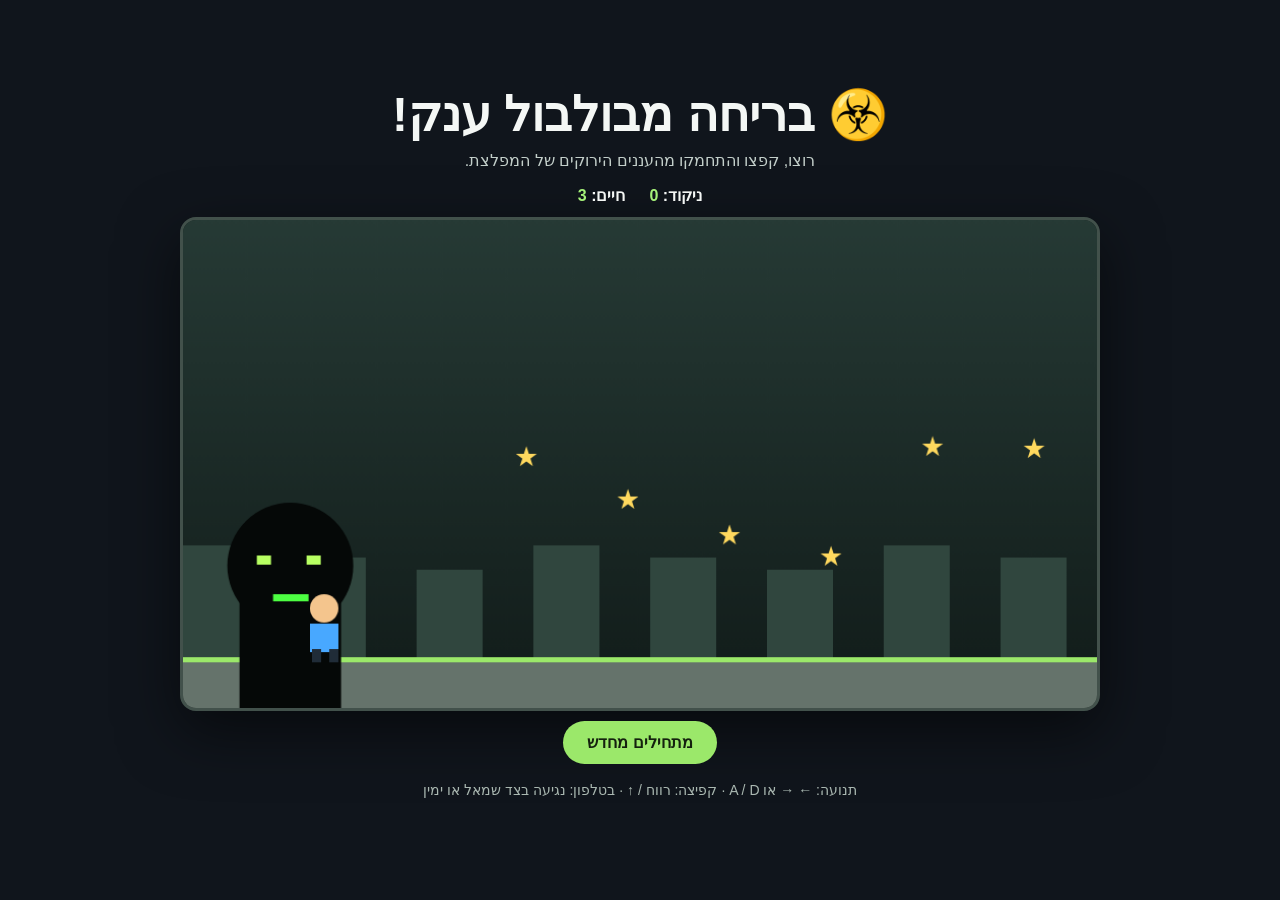
==== commit 8513298d: "Rename monster to Bolbul Anag" ====
--- a/index.html
+++ b/index.html
@@ -2,12 +2,12 @@
 <html lang="he" dir="rtl">
 <head>
 <meta charset="utf-8"><meta name="viewport" content="width=device-width,initial-scale=1"><meta name="theme-color" content="#10151c">
-<title>בריחה מיואב — המשחק</title>
+<title>בריחה מבולבול ענק — המשחק</title>
 <style>
 *{box-sizing:border-box}body{margin:0;background:#10151c;color:#f4f7f5;font-family:Arial,sans-serif;display:grid;place-items:center;min-height:100vh;padding:18px}.wrap{width:min(920px,100%);text-align:center}h1{margin:0 0 8px;font-size:clamp(28px,5vw,48px)}p{color:#c3cfca;margin:8px 0 16px}canvas{display:block;width:100%;height:auto;border:3px solid #42514b;border-radius:16px;background:#18231f;box-shadow:0 20px 60px #0008;touch-action:none}.hint{font-size:14px;color:#aab8b1}.hud{display:flex;justify-content:center;gap:24px;margin:12px;font-weight:bold}.hud span{color:#a6f27a}button{border:0;border-radius:999px;background:#9be86a;color:#14200e;font-weight:bold;padding:12px 24px;font-size:16px;cursor:pointer;margin:10px}
 </style>
 </head>
-<body><main class="wrap"><h1>☣️ בריחה מיואב!</h1><p>רוצו, קפצו והתחמקו מהעננים הירוקים של המפלצת.</p><div class="hud"><div>ניקוד: <span id="score">0</span></div><div>חיים: <span id="lives">3</span></div></div><canvas id="game" width="900" height="480" aria-label="משחק בריחה ממפלצת"></canvas><button id="restart">מתחילים מחדש</button><p class="hint">תנועה: ← → או A / D · קפיצה: רווח / ↑ · בטלפון: נגיעה בצד שמאל או ימין</p></main>
+<body><main class="wrap"><h1>☣️ בריחה מבולבול ענק!</h1><p>רוצו, קפצו והתחמקו מהעננים הירוקים של המפלצת.</p><div class="hud"><div>ניקוד: <span id="score">0</span></div><div>חיים: <span id="lives">3</span></div></div><canvas id="game" width="900" height="480" aria-label="משחק בריחה ממפלצת"></canvas><button id="restart">מתחילים מחדש</button><p class="hint">תנועה: ← → או A / D · קפיצה: רווח / ↑ · בטלפון: נגיעה בצד שמאל או ימין</p></main>
 <script>
 (()=>{const c=document.getElementById('game'),x=c.getContext('2d'),scoreEl=document.getElementById('score'),livesEl=document.getElementById('lives');let keys={},player,monster,shots,stars,score,lives,frame,over;
 function reset(){player={x:120,y:370,w:38,h:58,vy:0,on:true};monster={x:30,y:285};shots=[];stars=[];score=0;lives=3;frame=0;over=false;scoreEl.textContent=0;livesEl.textContent=3;for(let i=0;i<7;i++)stars.push({x:350+i*100,y:220+Math.random()*140,taken:false});}
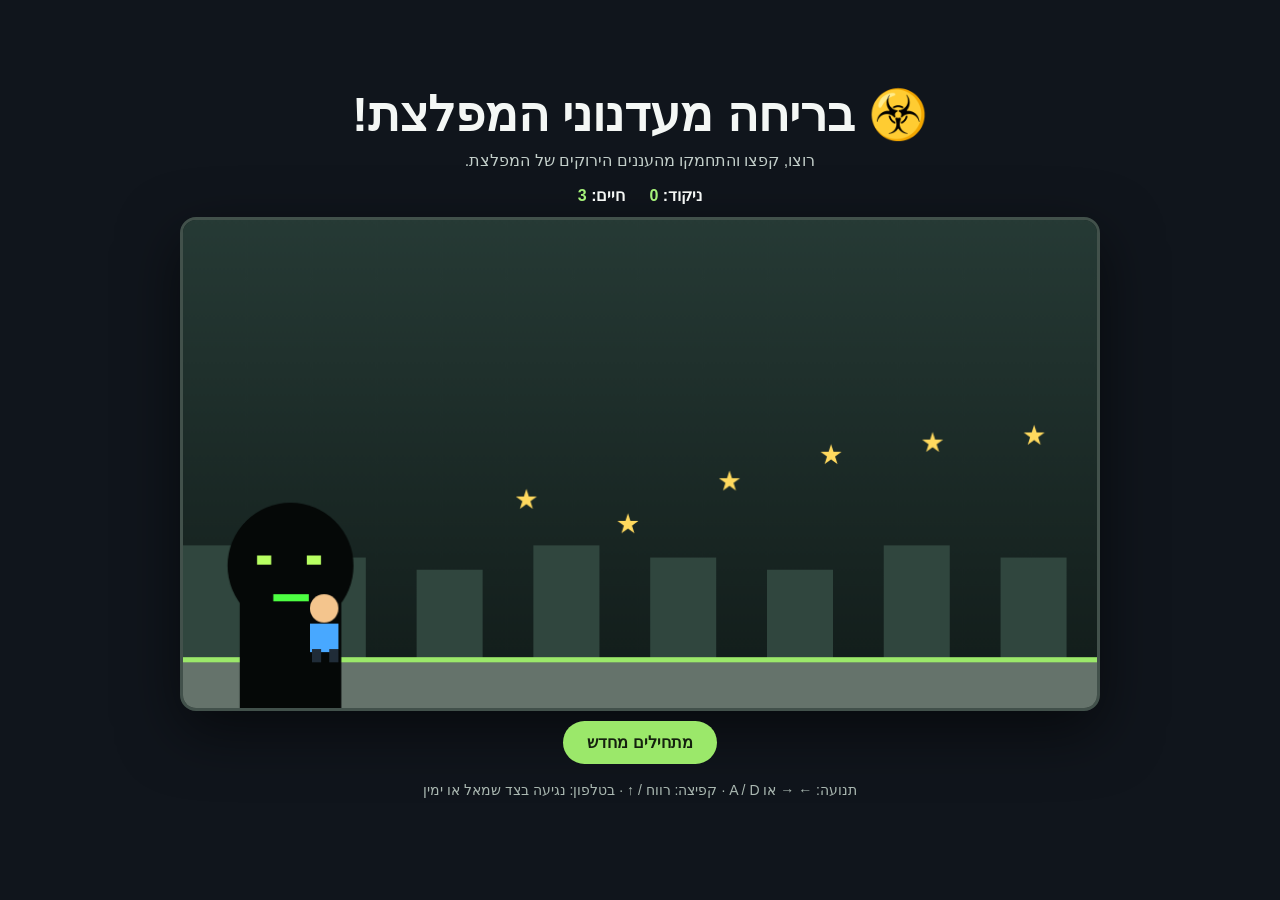
==== commit e025a9f3: "Rename monster to Adnuni" ====
--- a/index.html
+++ b/index.html
@@ -2,12 +2,12 @@
 <html lang="he" dir="rtl">
 <head>
 <meta charset="utf-8"><meta name="viewport" content="width=device-width,initial-scale=1"><meta name="theme-color" content="#10151c">
-<title>בריחה מבולבול ענק — המשחק</title>
+<title>בריחה מעדנוני המפלצת — המשחק</title>
 <style>
 *{box-sizing:border-box}body{margin:0;background:#10151c;color:#f4f7f5;font-family:Arial,sans-serif;display:grid;place-items:center;min-height:100vh;padding:18px}.wrap{width:min(920px,100%);text-align:center}h1{margin:0 0 8px;font-size:clamp(28px,5vw,48px)}p{color:#c3cfca;margin:8px 0 16px}canvas{display:block;width:100%;height:auto;border:3px solid #42514b;border-radius:16px;background:#18231f;box-shadow:0 20px 60px #0008;touch-action:none}.hint{font-size:14px;color:#aab8b1}.hud{display:flex;justify-content:center;gap:24px;margin:12px;font-weight:bold}.hud span{color:#a6f27a}button{border:0;border-radius:999px;background:#9be86a;color:#14200e;font-weight:bold;padding:12px 24px;font-size:16px;cursor:pointer;margin:10px}
 </style>
 </head>
-<body><main class="wrap"><h1>☣️ בריחה מבולבול ענק!</h1><p>רוצו, קפצו והתחמקו מהעננים הירוקים של המפלצת.</p><div class="hud"><div>ניקוד: <span id="score">0</span></div><div>חיים: <span id="lives">3</span></div></div><canvas id="game" width="900" height="480" aria-label="משחק בריחה ממפלצת"></canvas><button id="restart">מתחילים מחדש</button><p class="hint">תנועה: ← → או A / D · קפיצה: רווח / ↑ · בטלפון: נגיעה בצד שמאל או ימין</p></main>
+<body><main class="wrap"><h1>☣️ בריחה מעדנוני המפלצת!</h1><p>רוצו, קפצו והתחמקו מהעננים הירוקים של המפלצת.</p><div class="hud"><div>ניקוד: <span id="score">0</span></div><div>חיים: <span id="lives">3</span></div></div><canvas id="game" width="900" height="480" aria-label="משחק בריחה ממפלצת"></canvas><button id="restart">מתחילים מחדש</button><p class="hint">תנועה: ← → או A / D · קפיצה: רווח / ↑ · בטלפון: נגיעה בצד שמאל או ימין</p></main>
 <script>
 (()=>{const c=document.getElementById('game'),x=c.getContext('2d'),scoreEl=document.getElementById('score'),livesEl=document.getElementById('lives');let keys={},player,monster,shots,stars,score,lives,frame,over;
 function reset(){player={x:120,y:370,w:38,h:58,vy:0,on:true};monster={x:30,y:285};shots=[];stars=[];score=0;lives=3;frame=0;over=false;scoreEl.textContent=0;livesEl.textContent=3;for(let i=0;i<7;i++)stars.push({x:350+i*100,y:220+Math.random()*140,taken:false});}
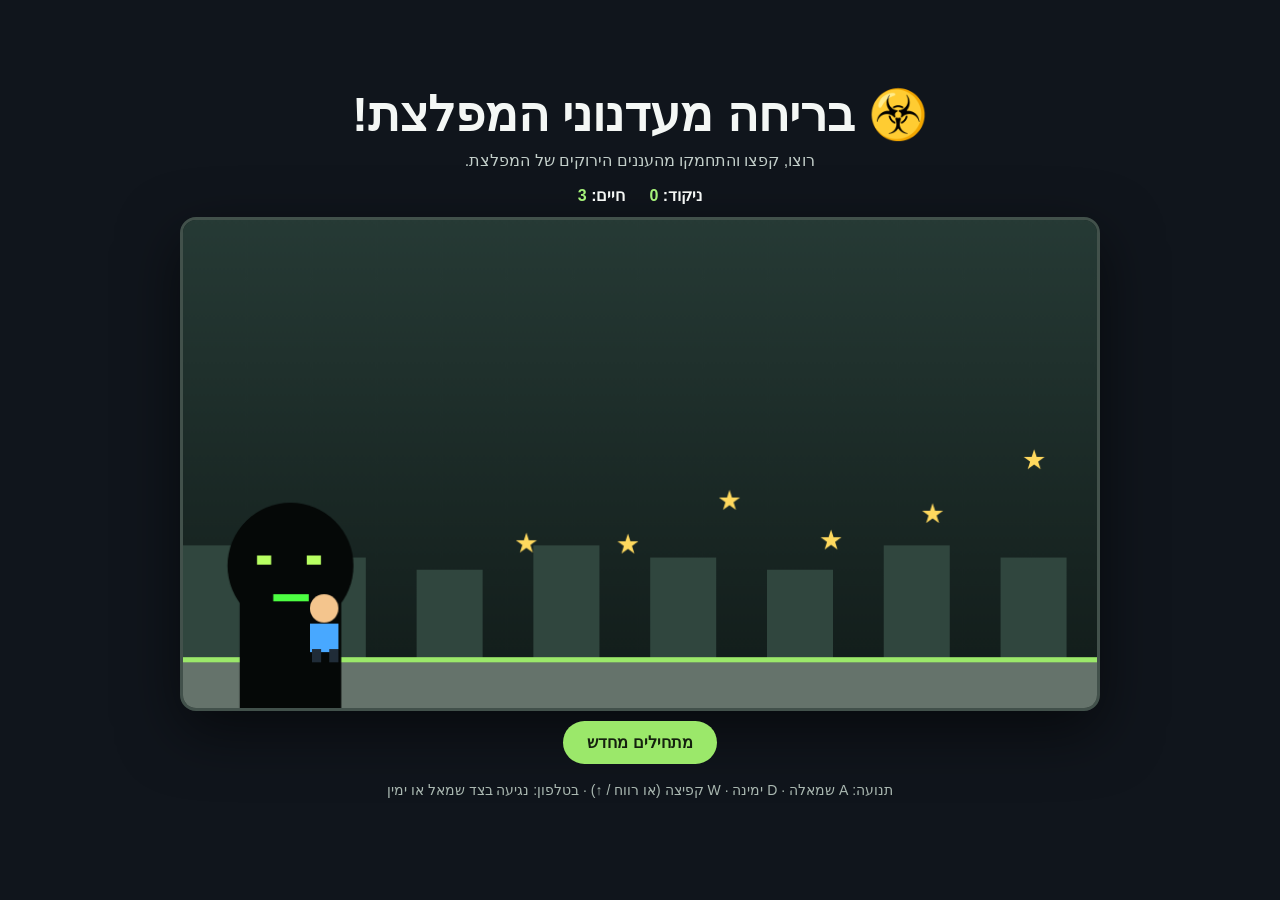
==== commit b992f3fd: "Clarify WASD controls" ====
--- a/index.html
+++ b/index.html
@@ -7,11 +7,11 @@
 *{box-sizing:border-box}body{margin:0;background:#10151c;color:#f4f7f5;font-family:Arial,sans-serif;display:grid;place-items:center;min-height:100vh;padding:18px}.wrap{width:min(920px,100%);text-align:center}h1{margin:0 0 8px;font-size:clamp(28px,5vw,48px)}p{color:#c3cfca;margin:8px 0 16px}canvas{display:block;width:100%;height:auto;border:3px solid #42514b;border-radius:16px;background:#18231f;box-shadow:0 20px 60px #0008;touch-action:none}.hint{font-size:14px;color:#aab8b1}.hud{display:flex;justify-content:center;gap:24px;margin:12px;font-weight:bold}.hud span{color:#a6f27a}button{border:0;border-radius:999px;background:#9be86a;color:#14200e;font-weight:bold;padding:12px 24px;font-size:16px;cursor:pointer;margin:10px}
 </style>
 </head>
-<body><main class="wrap"><h1>☣️ בריחה מעדנוני המפלצת!</h1><p>רוצו, קפצו והתחמקו מהעננים הירוקים של המפלצת.</p><div class="hud"><div>ניקוד: <span id="score">0</span></div><div>חיים: <span id="lives">3</span></div></div><canvas id="game" width="900" height="480" aria-label="משחק בריחה ממפלצת"></canvas><button id="restart">מתחילים מחדש</button><p class="hint">תנועה: ← → או A / D · קפיצה: רווח / ↑ · בטלפון: נגיעה בצד שמאל או ימין</p></main>
+<body><main class="wrap"><h1>☣️ בריחה מעדנוני המפלצת!</h1><p>רוצו, קפצו והתחמקו מהעננים הירוקים של המפלצת.</p><div class="hud"><div>ניקוד: <span id="score">0</span></div><div>חיים: <span id="lives">3</span></div></div><canvas id="game" width="900" height="480" aria-label="משחק בריחה ממפלצת"></canvas><button id="restart">מתחילים מחדש</button><p class="hint">תנועה: A שמאלה · D ימינה · W קפיצה (או רווח / ↑) · בטלפון: נגיעה בצד שמאל או ימין</p></main>
 <script>
 (()=>{const c=document.getElementById('game'),x=c.getContext('2d'),scoreEl=document.getElementById('score'),livesEl=document.getElementById('lives');let keys={},player,monster,shots,stars,score,lives,frame,over;
 function reset(){player={x:120,y:370,w:38,h:58,vy:0,on:true};monster={x:30,y:285};shots=[];stars=[];score=0;lives=3;frame=0;over=false;scoreEl.textContent=0;livesEl.textContent=3;for(let i=0;i<7;i++)stars.push({x:350+i*100,y:220+Math.random()*140,taken:false});}
-addEventListener('keydown',e=>{keys[e.key.toLowerCase()]=true;if([' ','arrowup','arrowleft','arrowright'].includes(e.key.toLowerCase()))e.preventDefault();if(over&&e.key==='Enter')reset()});addEventListener('keyup',e=>keys[e.key.toLowerCase()]=false);
+addEventListener('keydown',e=>{keys[e.key.toLowerCase()]=true;if([' ','w','arrowup','arrowleft','arrowright'].includes(e.key.toLowerCase()))e.preventDefault();if(over&&e.key==='Enter')reset()});addEventListener('keyup',e=>keys[e.key.toLowerCase()]=false);
 let touchSide=0;c.addEventListener('pointerdown',e=>{const r=c.getBoundingClientRect();touchSide=(e.clientX-r.left)/r.width<.5?-1:1;if(player.on&&e.clientY<r.top+r.height*.65)player.vy=-13});c.addEventListener('pointerup',()=>touchSide=0);document.getElementById('restart').onclick=reset;
 function draw(){x.clearRect(0,0,900,480);let g=x.createLinearGradient(0,0,0,480);g.addColorStop(0,'#263a35');g.addColorStop(1,'#111b19');x.fillStyle=g;x.fillRect(0,0,900,480);for(let i=0;i<9;i++){x.fillStyle='#30463e';x.fillRect(i*115,320+(i%3)*12,65,160)}x.fillStyle='#65736b';x.fillRect(0,430,900,50);x.fillStyle='#9be86a';x.fillRect(0,430,900,5);
 // monster
